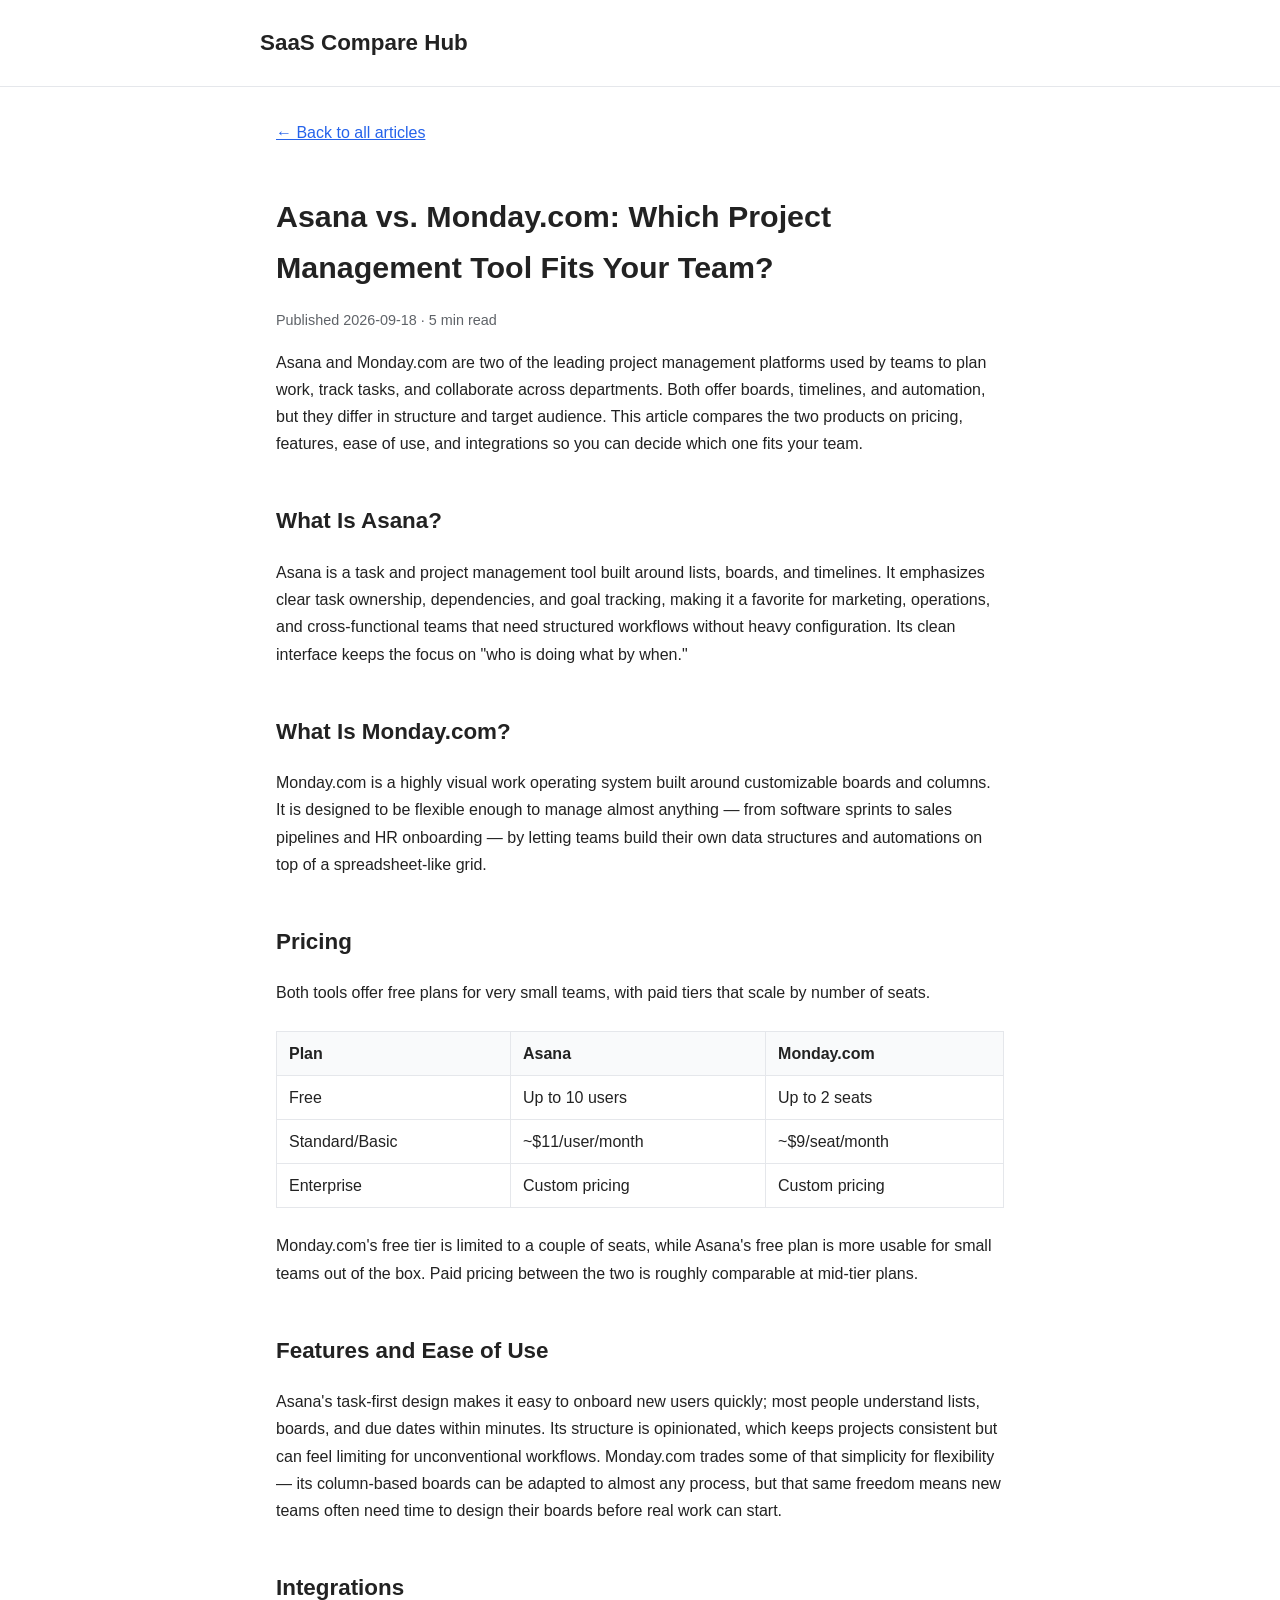
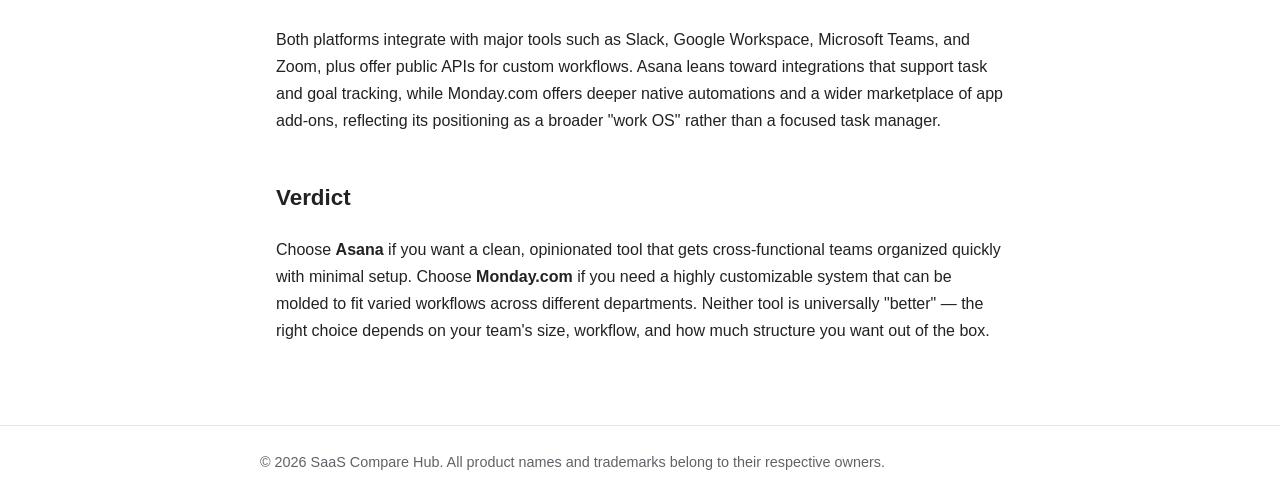
==== articles/asana-vs-monday.html @ ec81aa78 "比較記事を2本追加(Asana vs Monday.com、Canva vs Figma) - articles/asana-vs-monday.html を追加(プロジェクト管理ツール比較) - a" ====
<!DOCTYPE html>
<html lang="en">
<head>
  <meta charset="UTF-8">
  <meta name="viewport" content="width=device-width, initial-scale=1.0">
  <title>Asana vs. Monday.com: Which Project Management Tool Fits Your Team? | SaaS Compare Hub</title>
  <meta name="description" content="A practical comparison of Asana and Monday.com covering pricing, features, ease of use, and integrations to help you pick the right project management tool.">
  <link rel="stylesheet" href="../styles.css">
</head>
<body>
  <header>
    <div class="site-title">
      <a href="../index.html">SaaS Compare Hub</a>
    </div>
  </header>

  <main>
    <a class="back-link" href="../index.html">&larr; Back to all articles</a>

    <h1>Asana vs. Monday.com: Which Project Management Tool Fits Your Team?</h1>
    <p class="meta">Published 2026-09-18 &middot; 5 min read</p>

    <p>
      Asana and Monday.com are two of the leading project management
      platforms used by teams to plan work, track tasks, and collaborate
      across departments. Both offer boards, timelines, and automation,
      but they differ in structure and target audience. This article
      compares the two products on pricing, features, ease of use, and
      integrations so you can decide which one fits your team.
    </p>

    <h2>What Is Asana?</h2>
    <p>
      Asana is a task and project management tool built around lists,
      boards, and timelines. It emphasizes clear task ownership,
      dependencies, and goal tracking, making it a favorite for marketing,
      operations, and cross-functional teams that need structured
      workflows without heavy configuration. Its clean interface keeps the
      focus on "who is doing what by when."
    </p>

    <h2>What Is Monday.com?</h2>
    <p>
      Monday.com is a highly visual work operating system built around
      customizable boards and columns. It is designed to be flexible
      enough to manage almost anything &mdash; from software sprints to
      sales pipelines and HR onboarding &mdash; by letting teams build
      their own data structures and automations on top of a spreadsheet-like
      grid.
    </p>

    <h2>Pricing</h2>
    <p>
      Both tools offer free plans for very small teams, with paid tiers
      that scale by number of seats.
    </p>
    <table>
      <thead>
        <tr>
          <th>Plan</th>
          <th>Asana</th>
          <th>Monday.com</th>
        </tr>
      </thead>
      <tbody>
        <tr>
          <td>Free</td>
          <td>Up to 10 users</td>
          <td>Up to 2 seats</td>
        </tr>
        <tr>
          <td>Standard/Basic</td>
          <td>~$11/user/month</td>
          <td>~$9/seat/month</td>
        </tr>
        <tr>
          <td>Enterprise</td>
          <td>Custom pricing</td>
          <td>Custom pricing</td>
        </tr>
      </tbody>
    </table>
    <p>
      Monday.com's free tier is limited to a couple of seats, while
      Asana's free plan is more usable for small teams out of the box.
      Paid pricing between the two is roughly comparable at mid-tier
      plans.
    </p>

    <h2>Features and Ease of Use</h2>
    <p>
      Asana's task-first design makes it easy to onboard new users
      quickly; most people understand lists, boards, and due dates within
      minutes. Its structure is opinionated, which keeps projects
      consistent but can feel limiting for unconventional workflows.
      Monday.com trades some of that simplicity for flexibility &mdash;
      its column-based boards can be adapted to almost any process, but
      that same freedom means new teams often need time to design their
      boards before real work can start.
    </p>

    <h2>Integrations</h2>
    <p>
      Both platforms integrate with major tools such as Slack, Google
      Workspace, Microsoft Teams, and Zoom, plus offer public APIs for
      custom workflows. Asana leans toward integrations that support task
      and goal tracking, while Monday.com offers deeper native automations
      and a wider marketplace of app add-ons, reflecting its positioning
      as a broader "work OS" rather than a focused task manager.
    </p>

    <h2>Verdict</h2>
    <p>
      Choose <strong>Asana</strong> if you want a clean, opinionated tool
      that gets cross-functional teams organized quickly with minimal
      setup. Choose <strong>Monday.com</strong> if you need a highly
      customizable system that can be molded to fit varied workflows
      across different departments. Neither tool is universally "better" —
      the right choice depends on your team's size, workflow, and how much
      structure you want out of the box.
    </p>
  </main>

  <footer>
    <div class="footer-inner">
      &copy; 2026 SaaS Compare Hub. All product names and trademarks belong to their respective owners.
    </div>
  </footer>
</body>
</html>
---- styles.css ----
/* Minimal, readable styling for the SaaS comparison site */

:root {
  --color-bg: #ffffff;
  --color-text: #222222;
  --color-muted: #5f6368;
  --color-accent: #2563eb;
  --color-border: #e5e7eb;
  --max-width: 760px;
}

* {
  box-sizing: border-box;
}

body {
  margin: 0;
  padding: 0;
  font-family: -apple-system, BlinkMacSystemFont, "Segoe UI", Helvetica, Arial, sans-serif;
  color: var(--color-text);
  background-color: var(--color-bg);
  line-height: 1.7;
}

header {
  border-bottom: 1px solid var(--color-border);
  padding: 24px 16px;
}

header .site-title {
  max-width: var(--max-width);
  margin: 0 auto;
}

header .site-title a {
  font-size: 1.4rem;
  font-weight: 700;
  color: var(--color-text);
  text-decoration: none;
}

main {
  max-width: var(--max-width);
  margin: 0 auto;
  padding: 32px 16px 64px;
}

h1 {
  font-size: 1.9rem;
  margin-bottom: 8px;
}

h2 {
  font-size: 1.4rem;
  margin-top: 2em;
}

h3 {
  font-size: 1.1rem;
  margin-top: 1.5em;
}

p {
  margin: 1em 0;
}

.lead {
  font-size: 1.1rem;
  color: var(--color-muted);
}

a {
  color: var(--color-accent);
}

.article-list {
  list-style: none;
  padding: 0;
  margin: 24px 0;
}

.article-list li {
  padding: 16px 0;
  border-bottom: 1px solid var(--color-border);
}

.article-list h3 {
  margin: 0 0 4px;
}

.article-list h3 a {
  text-decoration: none;
}

.article-list p {
  margin: 0;
  color: var(--color-muted);
}

.meta {
  color: var(--color-muted);
  font-size: 0.9rem;
}

table {
  width: 100%;
  border-collapse: collapse;
  margin: 1.5em 0;
}

th, td {
  text-align: left;
  padding: 8px 12px;
  border: 1px solid var(--color-border);
}

th {
  background-color: #f9fafb;
}

.back-link {
  display: inline-block;
  margin-bottom: 24px;
}

footer {
  border-top: 1px solid var(--color-border);
  padding: 24px 16px;
  color: var(--color-muted);
  font-size: 0.9rem;
}

footer .footer-inner {
  max-width: var(--max-width);
  margin: 0 auto;
}
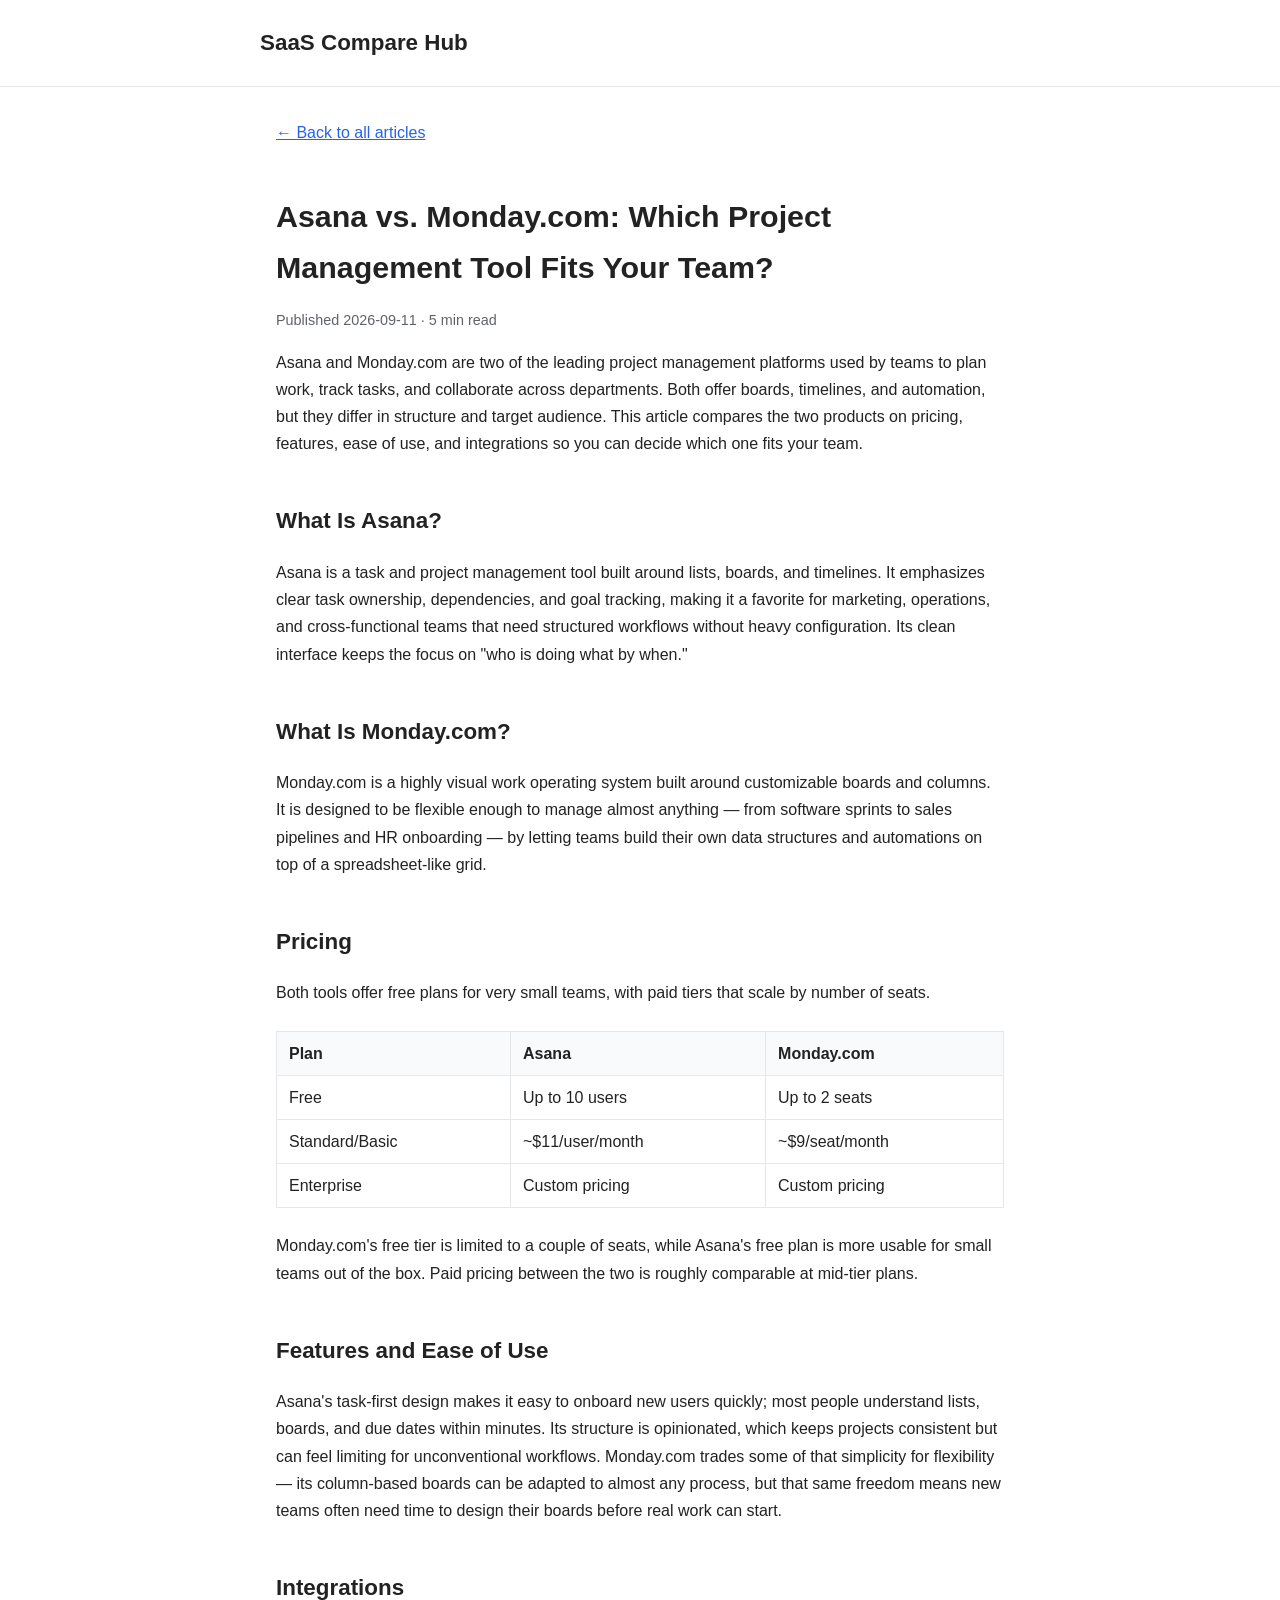
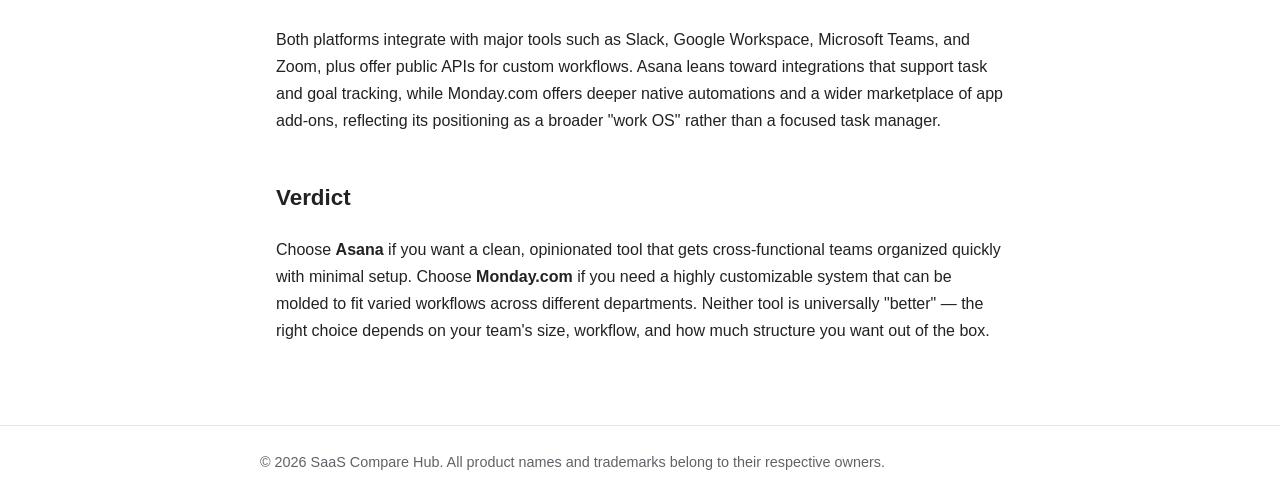
==== commit be96e94e: "記事の公開日を未来日付から2026-09-11に修正 articles/asana-vs-monday.html と articles/canva-vs-figma.html、 および index.h" ====
--- a/articles/asana-vs-monday.html
+++ b/articles/asana-vs-monday.html
@@ -18,7 +18,7 @@
     <a class="back-link" href="../index.html">&larr; Back to all articles</a>
 
     <h1>Asana vs. Monday.com: Which Project Management Tool Fits Your Team?</h1>
-    <p class="meta">Published 2026-09-18 &middot; 5 min read</p>
+    <p class="meta">Published 2026-09-11 &middot; 5 min read</p>
 
     <p>
       Asana and Monday.com are two of the leading project management
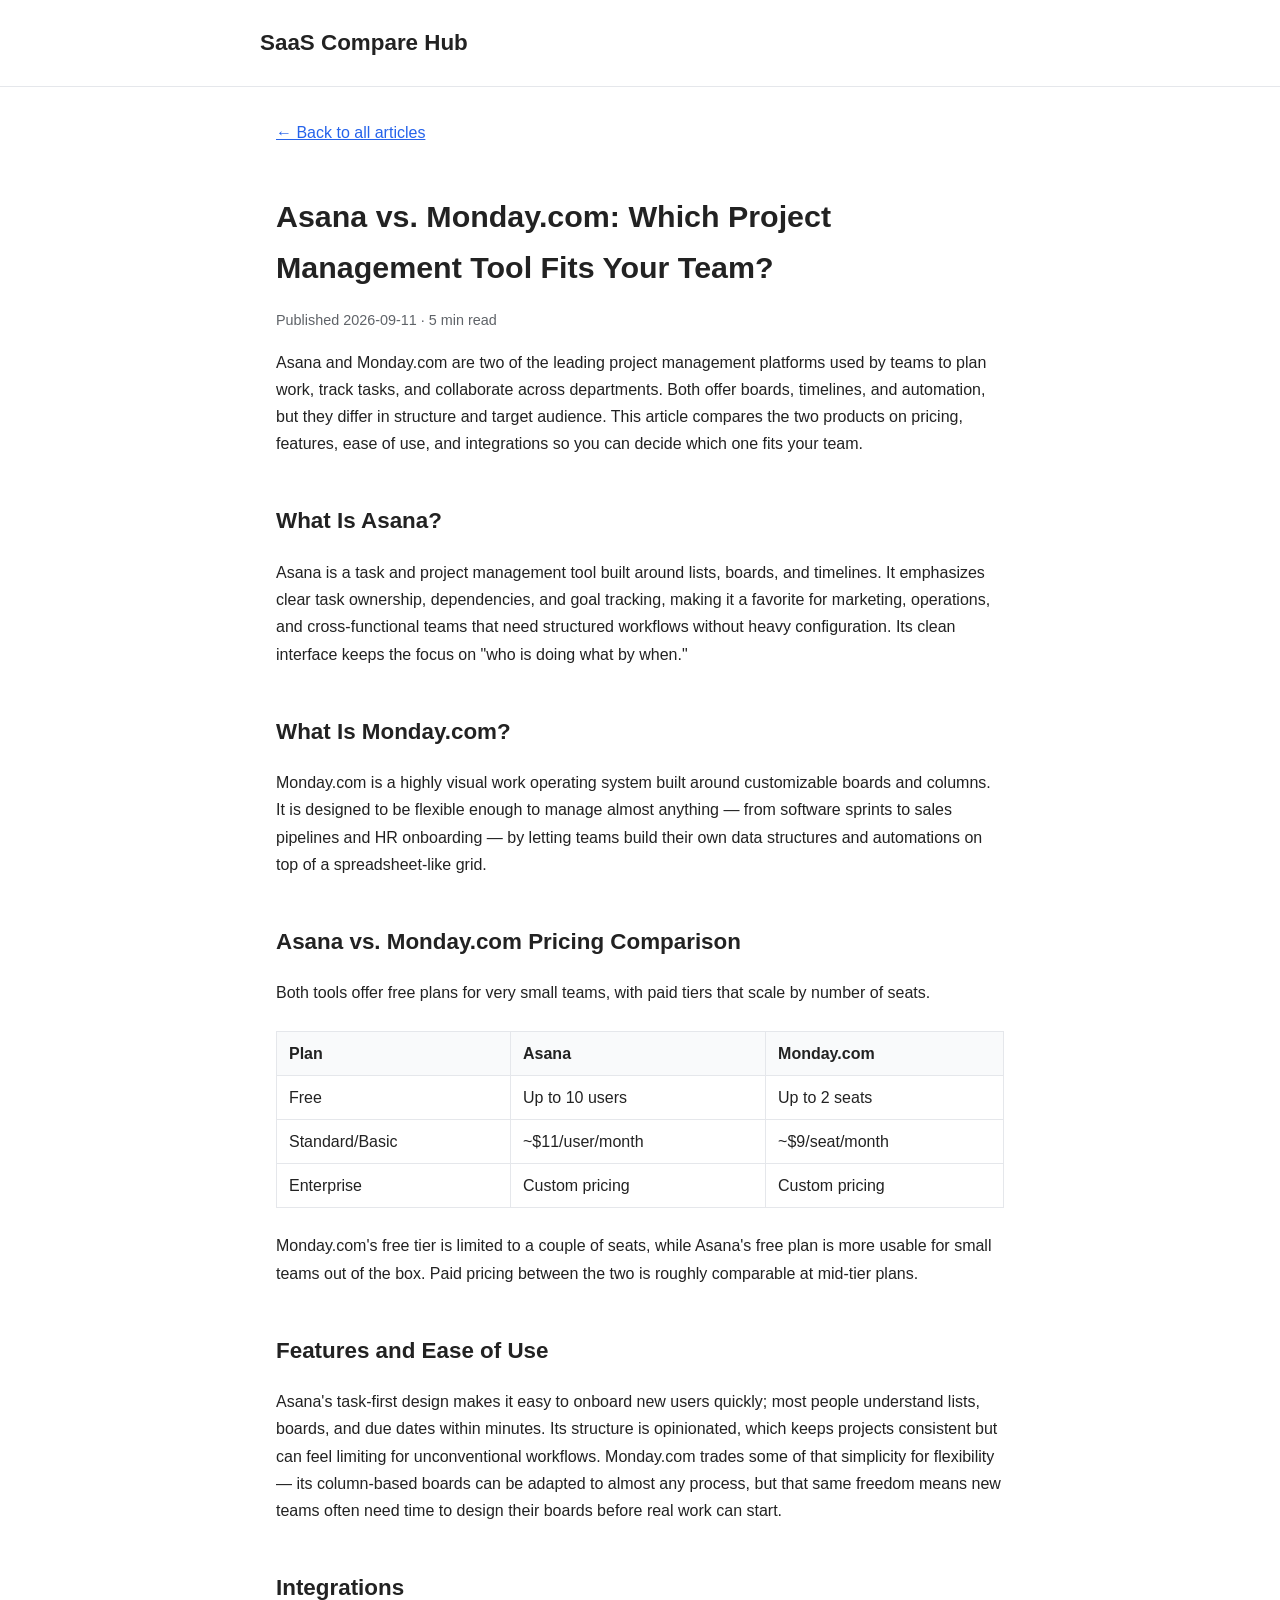
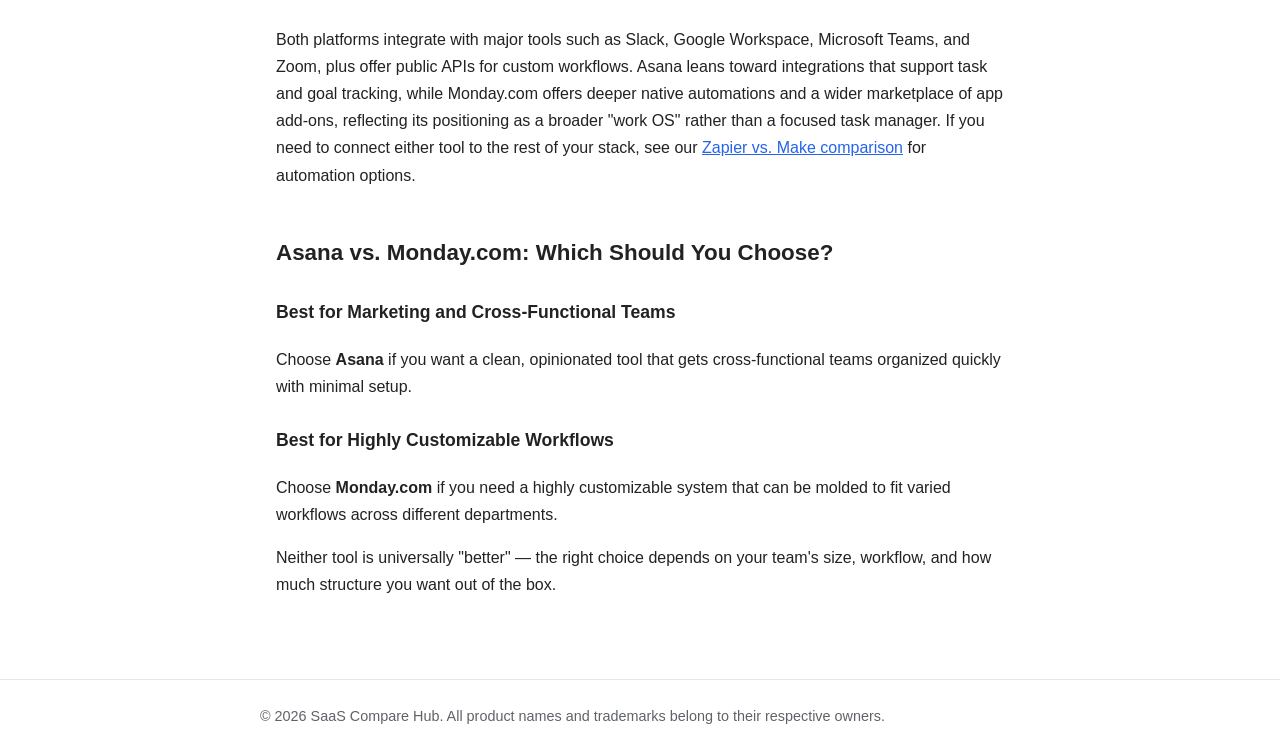
==== commit 379858b8: "Improve SEO for existing comparison articles Shorten title tags and meta descriptions to fit SERP di" ====
--- a/articles/asana-vs-monday.html
+++ b/articles/asana-vs-monday.html
@@ -3,8 +3,8 @@
 <head>
   <meta charset="UTF-8">
   <meta name="viewport" content="width=device-width, initial-scale=1.0">
-  <title>Asana vs. Monday.com: Which Project Management Tool Fits Your Team? | SaaS Compare Hub</title>
-  <meta name="description" content="A practical comparison of Asana and Monday.com covering pricing, features, ease of use, and integrations to help you pick the right project management tool.">
+  <title>Asana vs. Monday.com (2026): Pricing &amp; Features Compared | SaaS Compare Hub</title>
+  <meta name="description" content="Asana vs. Monday.com: compare pricing, features, ease of use, and integrations to find the best project management tool for your team in 2026.">
   <link rel="stylesheet" href="../styles.css">
 </head>
 <body>
@@ -49,7 +49,7 @@
       grid.
     </p>
 
-    <h2>Pricing</h2>
+    <h2>Asana vs. Monday.com Pricing Comparison</h2>
     <p>
       Both tools offer free plans for very small teams, with paid tiers
       that scale by number of seats.
@@ -106,18 +106,29 @@
       custom workflows. Asana leans toward integrations that support task
       and goal tracking, while Monday.com offers deeper native automations
       and a wider marketplace of app add-ons, reflecting its positioning
-      as a broader "work OS" rather than a focused task manager.
+      as a broader "work OS" rather than a focused task manager. If you
+      need to connect either tool to the rest of your stack, see our
+      <a href="zapier-vs-make.html">Zapier vs. Make comparison</a> for
+      automation options.
     </p>
 
-    <h2>Verdict</h2>
+    <h2>Asana vs. Monday.com: Which Should You Choose?</h2>
+    <h3>Best for Marketing and Cross-Functional Teams</h3>
     <p>
       Choose <strong>Asana</strong> if you want a clean, opinionated tool
       that gets cross-functional teams organized quickly with minimal
-      setup. Choose <strong>Monday.com</strong> if you need a highly
+      setup.
+    </p>
+    <h3>Best for Highly Customizable Workflows</h3>
+    <p>
+      Choose <strong>Monday.com</strong> if you need a highly
       customizable system that can be molded to fit varied workflows
-      across different departments. Neither tool is universally "better" —
-      the right choice depends on your team's size, workflow, and how much
-      structure you want out of the box.
+      across different departments.
+    </p>
+    <p>
+      Neither tool is universally "better" — the right choice depends on
+      your team's size, workflow, and how much structure you want out of
+      the box.
     </p>
   </main>
 
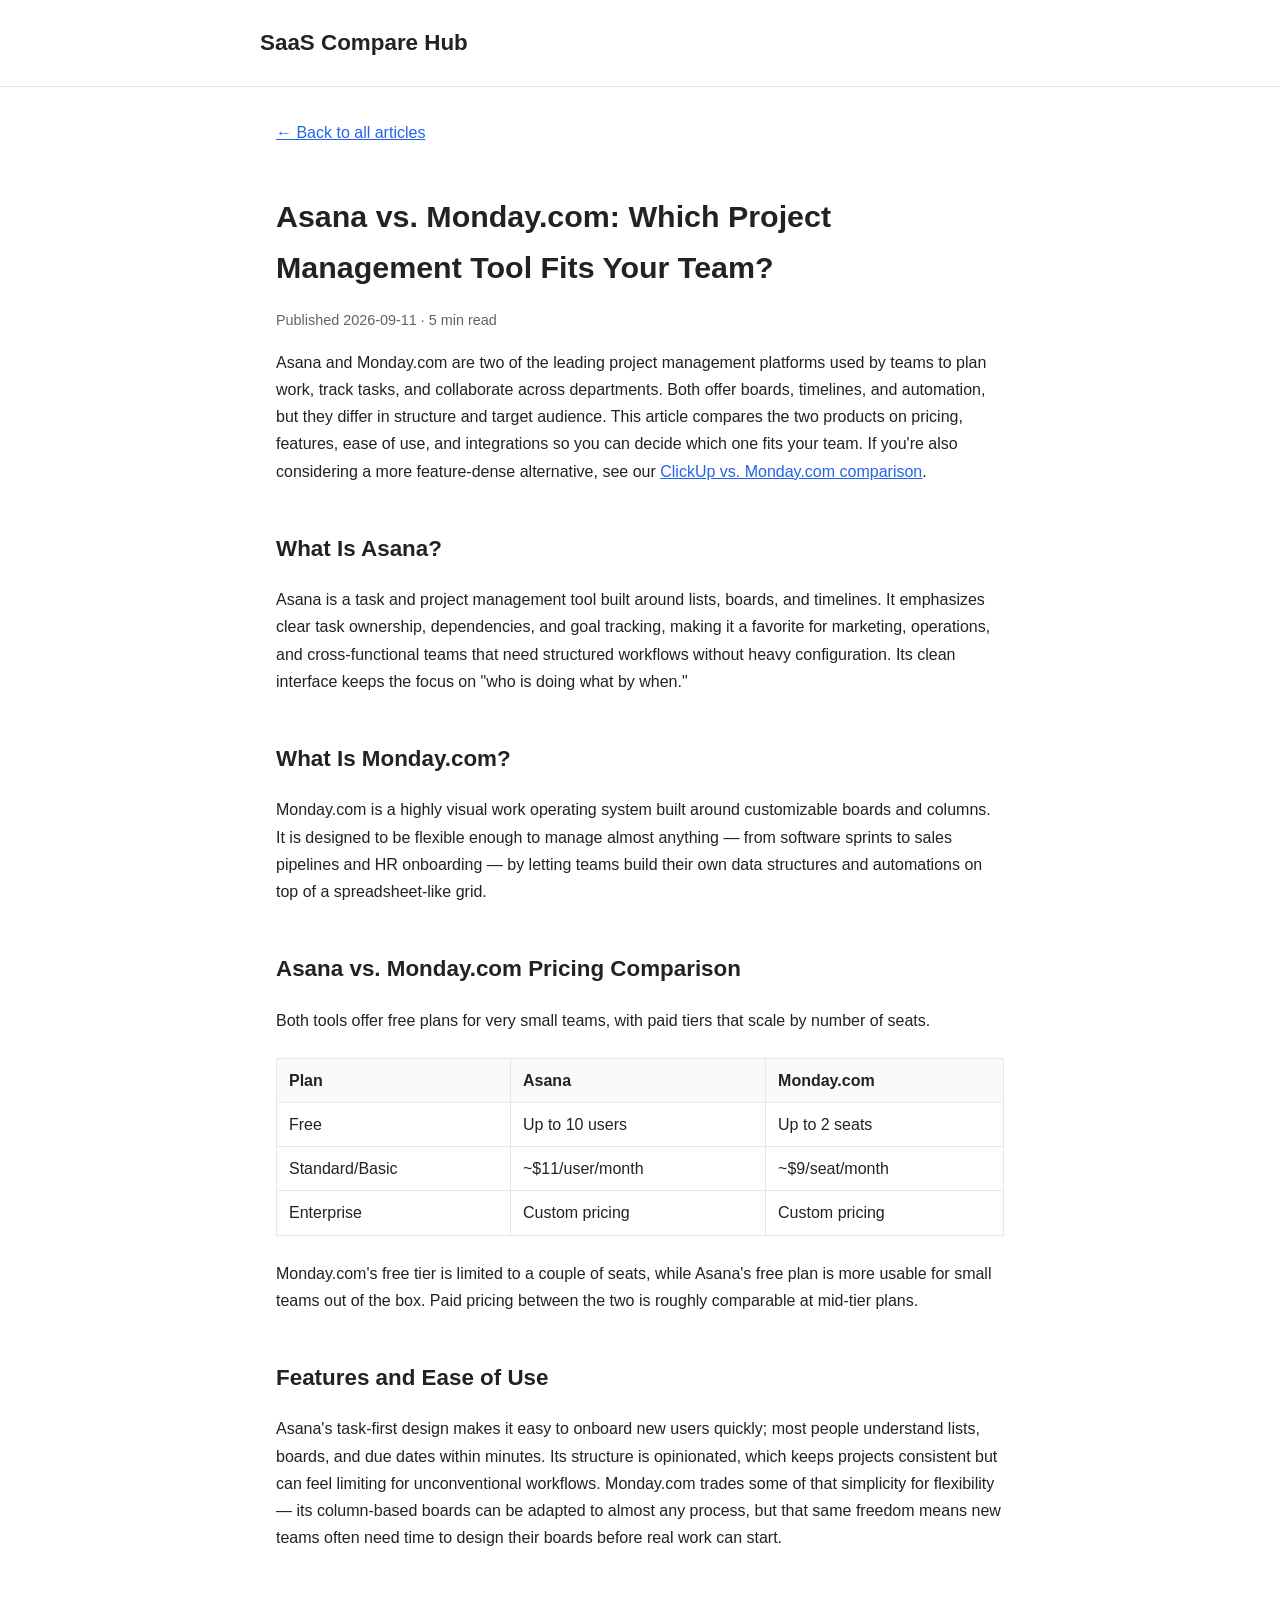
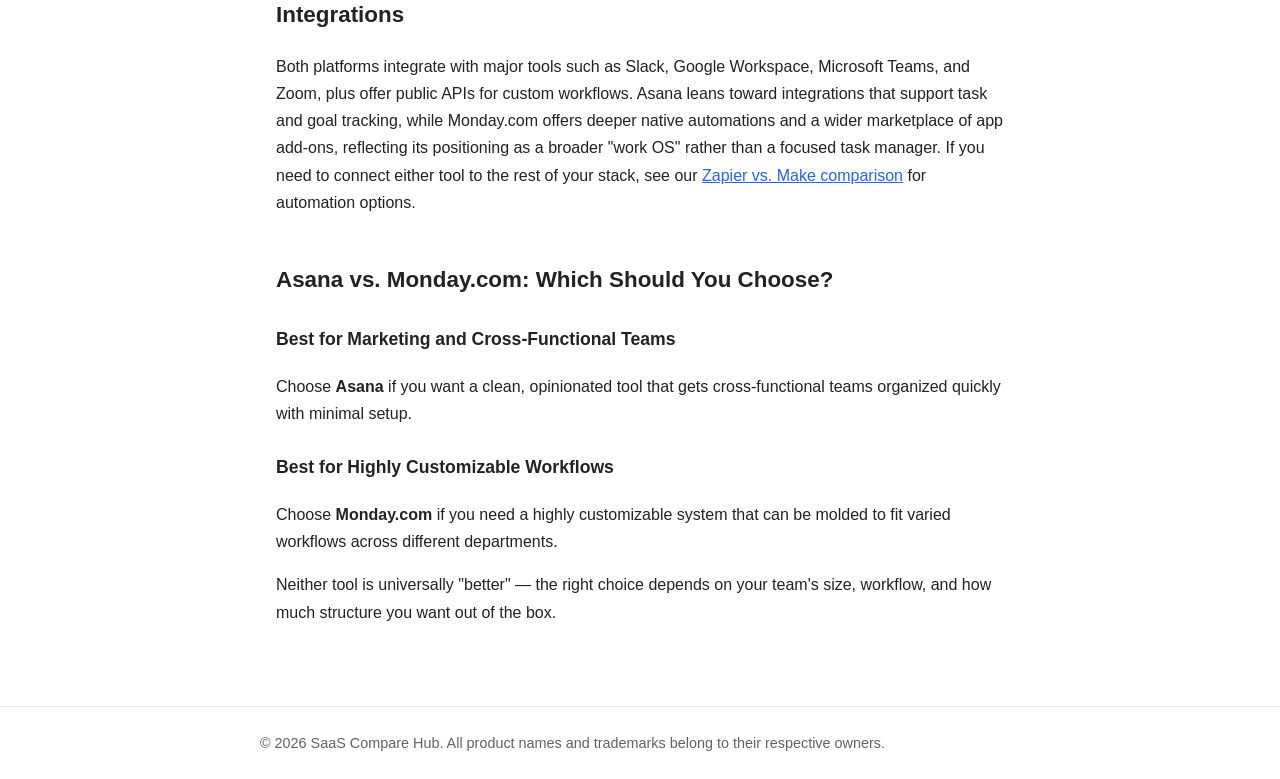
==== commit 2be85d33: "Add ClickUp vs Monday.com comparison article Follow the same tone and structure as the existing comp" ====
--- a/articles/asana-vs-monday.html
+++ b/articles/asana-vs-monday.html
@@ -26,7 +26,10 @@
       across departments. Both offer boards, timelines, and automation,
       but they differ in structure and target audience. This article
       compares the two products on pricing, features, ease of use, and
-      integrations so you can decide which one fits your team.
+      integrations so you can decide which one fits your team. If you're
+      also considering a more feature-dense alternative, see our
+      <a href="clickup-vs-monday.html">ClickUp vs. Monday.com
+      comparison</a>.
     </p>
 
     <h2>What Is Asana?</h2>
